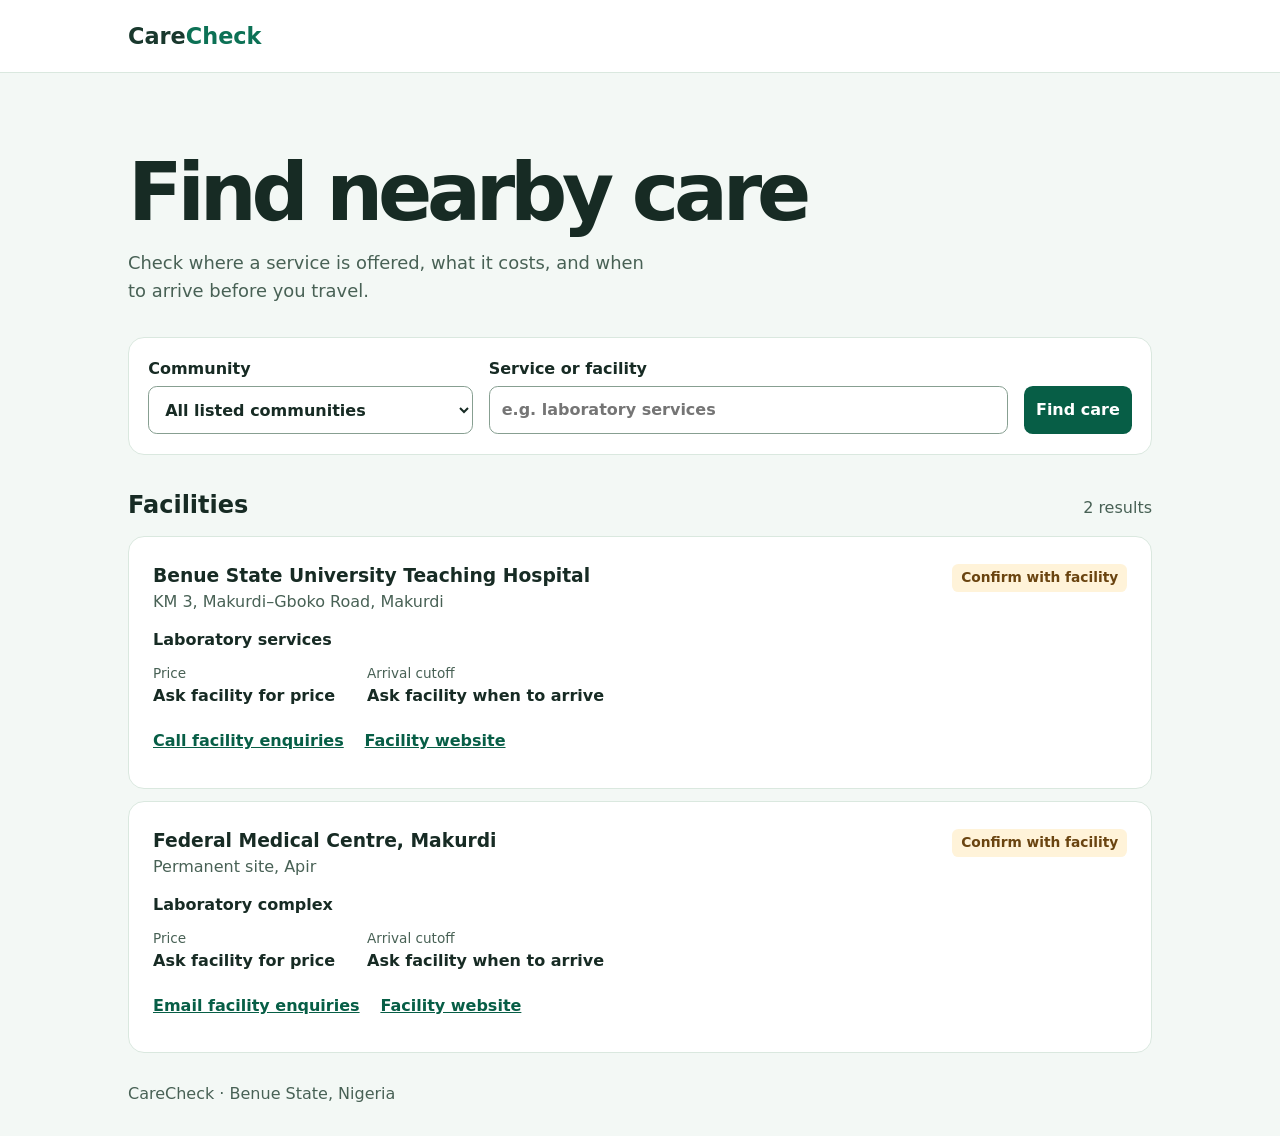
==== index.html @ f3826443 "Add CareCheck index.html" ====
<!doctype html>
<html lang="en">
<head>
  <meta charset="utf-8">
  <meta name="viewport" content="width=device-width, initial-scale=1">
  <meta name="theme-color" content="#f3f8f5">
  <title>Find Nearby Care | CareCheck</title>
  <link rel="stylesheet" href="./styles.css">
  <script type="module" src="./app.js"></script>
</head>
<body>
  <header class="bar"><div class="wrap"><a class="brand" href="./">Care<span>Check</span></a><span id="connection" role="status"></span></div></header>
  <main class="wrap">
    <section class="intro" aria-labelledby="title">
      <h1 id="title">Find nearby care</h1>
      <p>Check where a service is offered, what it costs, and when to arrive before you travel.</p>
      <form id="search">
        <label>Community<select id="community"><option>All listed communities</option><option>Makurdi</option><option>Apir</option></select></label>
        <label>Service or facility<input id="query" type="search" maxlength="100" placeholder="e.g. laboratory services"></label>
        <button type="submit">Find care</button>
      </form>
    </section>
    <section class="results" aria-labelledby="results-title">
      <div class="heading"><h2 id="results-title">Facilities</h2><p id="count" role="status"></p></div>
      <div id="cards"></div>
    </section>
    <noscript>Enable JavaScript to search the facility directory.</noscript>
  </main>
  <footer class="wrap">CareCheck · Benue State, Nigeria</footer>
  <template id="facility-card">
    <article class="card">
      <div class="card-top"><div><h3></h3><p class="address"></p></div><span class="badge">Confirm with facility</span></div>
      <p class="service"></p>
      <dl><div><dt>Price</dt><dd>Ask facility for price</dd></div><div><dt>Arrival cutoff</dt><dd>Ask facility when to arrive</dd></div></dl>
      <div class="actions"><a class="contact"></a><a class="source">Facility website</a></div>
    </article>
  </template>
</body>
</html>
---- styles.css ----
:root {
  color-scheme: light;
  font-family: Inter, system-ui, sans-serif;
  color: #172b24;
  background: #f3f8f5;
  line-height: 1.55;
}
* { box-sizing: border-box; }
body { margin: 0; }
.wrap { max-width: 70rem; margin: auto; padding-inline: clamp(1rem, 4vw, 3rem); }
.bar { background: #fff; border-bottom: 1px solid #dae8df; }
.bar .wrap, .heading, .card-top { display: flex; justify-content: space-between; align-items: baseline; gap: .8rem; flex-wrap: wrap; }
.bar .wrap { min-height: 4.5rem; align-items: center; }
.brand { color: #19382d; font-weight: 800; font-size: 1.4rem; text-decoration: none; }
.brand span { color: #0c7155; }
.intro { padding-block: clamp(2.5rem, 7vw, 5rem) 2rem; }
h1, h2, h3, p, dl, dd { margin: 0; }
h1 { font-size: clamp(2.55rem, 7vw, 5rem); line-height: 1; letter-spacing: -.065em; }
.intro p { margin-top: 1rem; max-width: 33rem; color: #486155; font-size: 1.12rem; }
form { margin-top: 2rem; padding: 1.2rem; display: grid; grid-template-columns: 1fr 1.6fr auto; gap: 1rem; align-items: end; background: #fff; border: 1px solid #dae8df; border-radius: 1rem; }
label { display: grid; gap: .3rem; font-weight: 650; }
input, select, button { font: inherit; min-height: 3rem; border-radius: .55rem; padding: .55rem .75rem; }
input, select { min-width: 0; width: 100%; border: 1px solid #879f91; background: #fff; color: inherit; }
button { background: #075e46; color: #fff; border: 0; font-weight: 700; cursor: pointer; }
button:hover { background: #084c3b; }
:focus-visible { outline: 3px solid #197b61; outline-offset: 3px; }
.heading { margin-bottom: .8rem; }
.heading p, .address, dt, footer, #connection { color: #486155; }
#cards { display: grid; gap: .8rem; }
.card { background: #fff; border: 1px solid #dae8df; border-radius: 1rem; padding: clamp(1rem, 3vw, 1.5rem); }
.badge { color: #6a4410; background: #fff3d9; border-radius: .4rem; padding: .2rem .55rem; font-size: .86rem; font-weight: 650; }
.service { margin-top: .8rem; font-weight: 650; }
dl { display: flex; flex-wrap: wrap; gap: .55rem 2rem; padding-block: .65rem; }
dt { font-size: .85rem; }
dd { font-weight: 600; }
.actions { display: flex; gap: .25rem 1.3rem; flex-wrap: wrap; }
.actions a { color: #075e46; font-weight: 650; padding-block: .6rem; }
footer.wrap { padding-block: 1.8rem; }
@media (max-width: 42rem) {
  form { grid-template-columns: 1fr; }
}
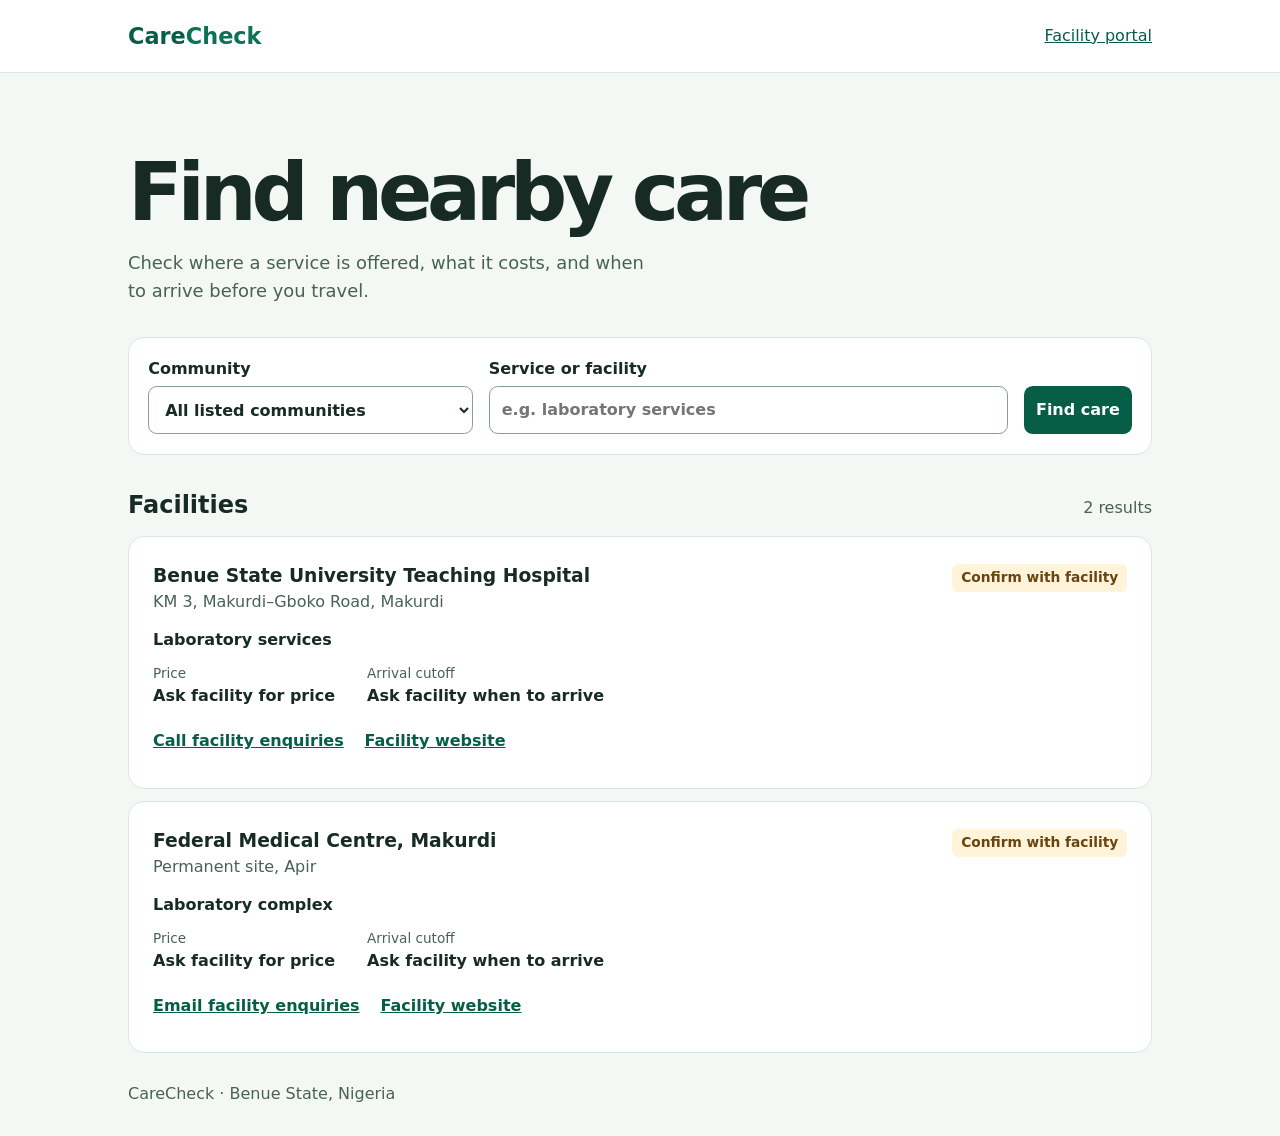
==== commit 73775963: "Build facility registration and service confirmations" ====
--- a/index.html
+++ b/index.html
@@ -9,13 +9,13 @@
   <script type="module" src="./app.js"></script>
 </head>
 <body>
-  <header class="bar"><div class="wrap"><a class="brand" href="./">Care<span>Check</span></a><span id="connection" role="status"></span></div></header>
+  <header class="bar"><div class="wrap"><a class="brand" href="./">Care<span>Check</span></a><span id="connection" role="status"></span><a href="./staff.html">Facility portal</a></div></header>
   <main class="wrap">
     <section class="intro" aria-labelledby="title">
       <h1 id="title">Find nearby care</h1>
       <p>Check where a service is offered, what it costs, and when to arrive before you travel.</p>
       <form id="search">
-        <label>Community<select id="community"><option>All listed communities</option><option>Makurdi</option><option>Apir</option></select></label>
+        <label>Community<select id="community"><option>All listed communities</option></select></label>
         <label>Service or facility<input id="query" type="search" maxlength="100" placeholder="e.g. laboratory services"></label>
         <button type="submit">Find care</button>
       </form>
@@ -30,8 +30,8 @@
   <template id="facility-card">
     <article class="card">
       <div class="card-top"><div><h3></h3><p class="address"></p></div><span class="badge">Confirm with facility</span></div>
-      <p class="service"></p>
-      <dl><div><dt>Price</dt><dd>Ask facility for price</dd></div><div><dt>Arrival cutoff</dt><dd>Ask facility when to arrive</dd></div></dl>
+      <p class="service"></p><p class="confirmed"></p>
+      <dl><div><dt>Price</dt><dd class="price">Ask facility for price</dd></div><div><dt>Arrival cutoff</dt><dd class="cutoff">Ask facility when to arrive</dd></div></dl>
       <div class="actions"><a class="contact"></a><a class="source">Facility website</a></div>
     </article>
   </template>
--- a/styles.css
+++ b/styles.css
@@ -39,3 +39,9 @@
 @media (max-width: 42rem) {
   form { grid-template-columns: 1fr; }
 }
+[hidden] { display: none !important; }
+.bar a { color: #075e46; }
+#workspace { margin-top: 1rem; }
+#workspace form { grid-template-columns: repeat(auto-fit, minmax(min(100%, 15rem), 1fr)); }
+#workspace form h2 { grid-column: 1 / -1; }
+button:disabled { opacity: .5; cursor: default; }
